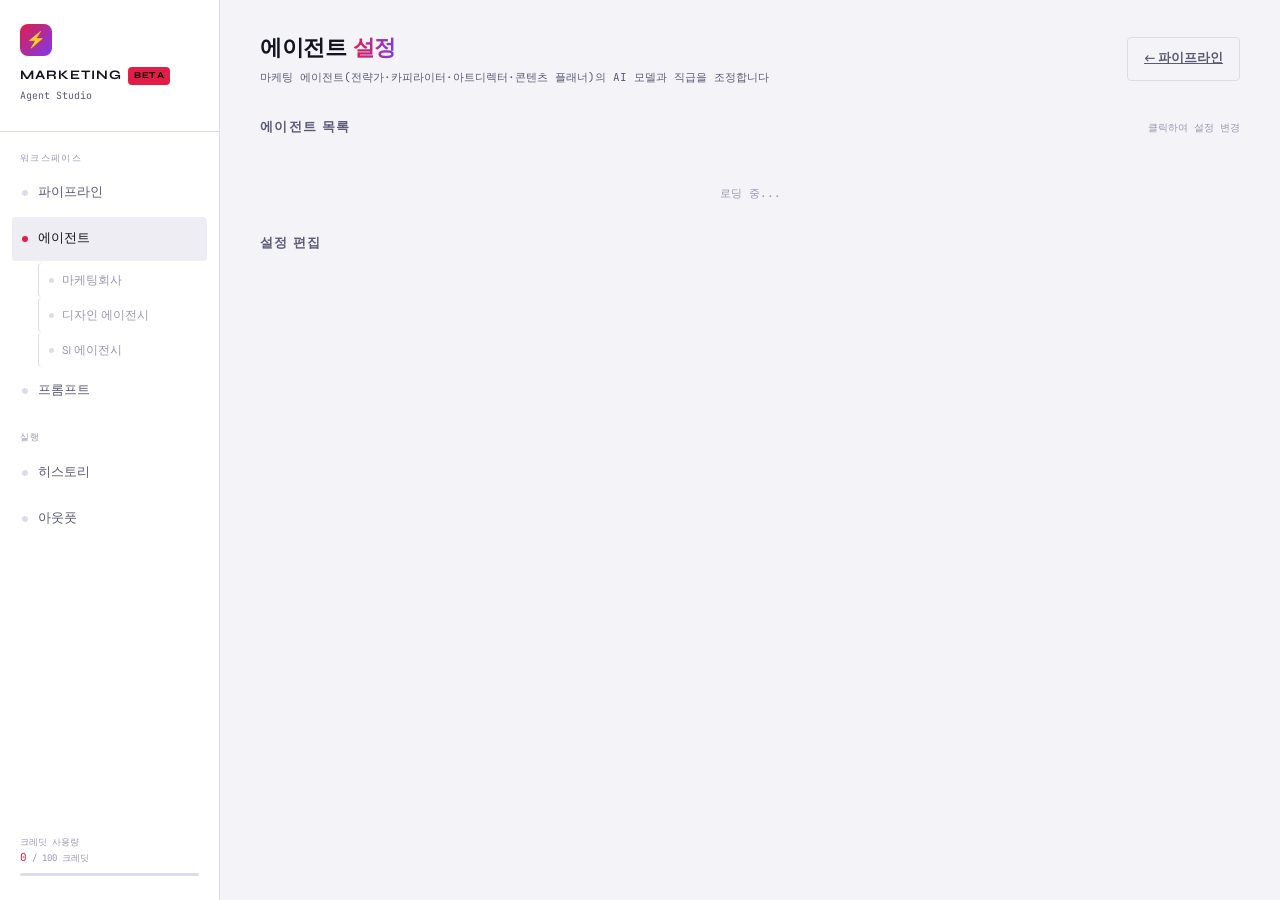
==== pages/agents.html @ d2c21dc4 "Feat: 에이전시 유형별 파이프라인 페이지 및 전역 컨텍스트 연결 - 마케팅회사·디자인 에이전시·SI 에이전시 3가지 유형 파이프라인 페이지 추가 - 각 에이전시별 포지션 구성 " ====
<!DOCTYPE html>
<html lang="ko">
<head>
  <meta charset="UTF-8">
  <meta name="viewport" content="width=device-width, initial-scale=1.0">
  <title>에이전트 설정 — Multi-Agent Studio</title>
  <link rel="stylesheet" href="../css/style.css">
  <link rel="stylesheet" href="../css/agents.css">
</head>
<body>

<!-- 모바일 햄버거 메뉴 -->
<button class="hamburger" id="hamburger-btn" aria-label="메뉴 열기">☰</button>

<!-- 사이드바 -->
<aside class="sidebar" id="sidebar" role="navigation" aria-label="주 내비게이션"></aside>

<main class="main" role="main">

  <!-- 페이지 헤더 -->
  <div class="page-header">
    <div>
      <h1 class="page-title">에이전트 <span>설정</span></h1>
      <p class="page-subtitle">마케팅 에이전트(전략가·카피라이터·아트디렉터·콘텐츠 플래너)의 AI 모델과 직급을 조정합니다</p>
    </div>
    <div class="header-actions">
      <a href="../index.html" class="btn btn-ghost">← 파이프라인</a>
    </div>
  </div>

  <!-- 에이전시 유형 선택 카드 (agents.js가 동적 생성) -->
  <div id="agency-selector"></div>

  <!-- 에이전트 설정 2열 레이아웃 -->
  <div class="agents-layout">

    <!-- 좌측: 에이전트 목록 -->
    <div>
      <div class="section-header">
        <h2 class="section-title">에이전트 목록</h2>
        <span style="font-family:var(--font-mono);font-size:10px;color:var(--text-dim)">
          클릭하여 설정 변경
        </span>
      </div>
      <!-- 에이전트 카드 목록 (agents.js가 동적 생성) -->
      <div id="agent-list" style="display:flex;flex-direction:column;gap:10px;" role="list" aria-label="에이전트 목록">
        <div style="text-align:center;padding:32px;color:var(--text-dim);font-family:var(--font-mono);font-size:11px;">
          로딩 중...
        </div>
      </div>
    </div>

    <!-- 우측: 편집 패널 (agents.js가 동적 생성) -->
    <div>
      <div class="section-header">
        <h2 class="section-title">설정 편집</h2>
      </div>
      <div class="edit-panel" id="edit-panel" role="region" aria-label="에이전트 설정 편집 패널">
        <!-- 초기에는 빈 패널 표시 -->
      </div>
    </div>

  </div>

</main>

<script src="../js/store.js"></script>
<script src="../js/app.js"></script>
<script src="../js/agents.js"></script>

</body>
</html>
---- css/style.css ----
/* ========================================
   공통 스타일 — Multi-Agent Studio
   CSS 변수, 사이드바, 공통 컴포넌트
   ======================================== */

@import url('https://fonts.googleapis.com/css2?family=JetBrains+Mono:wght@300;400;500;700&family=Syne:wght@400;600;700;800&display=swap');

/* ─── CSS 변수 ─── */
:root {
  /* ─── 라이트 테마 배경/표면 ─── */
  --bg: #f4f4f8;
  --surface: #ffffff;
  --surface2: #ededf3;
  --border: #dddde8;
  --border-bright: #c2c2d8;
  --text: #141420;
  --text-muted: #5a5a75;
  --text-dim: #9898b0;

  /* ─── 액센트 — 라이트 배경 명도비 확보 ─── */
  --accent-pm: #d4860a;
  --accent-dev: #16a34a;
  --accent-design: #7c3aed;
  --accent-qa: #2563eb;
  --accent-pipe: #e11d48;

  /* ─── 글로우 — 라이트 모드 opacity 낮춤 ─── */
  --glow-pm: rgba(212, 134, 10, 0.10);
  --glow-dev: rgba(22, 163, 74, 0.10);
  --glow-design: rgba(124, 58, 237, 0.10);
  --glow-qa: rgba(37, 99, 235, 0.10);

  --font-sans: 'Syne', sans-serif;
  --font-mono: 'JetBrains Mono', monospace;

  --sidebar-width: 220px;
  --radius-sm: 4px;
  --radius-md: 8px;
  --radius-lg: 12px;

  --transition-fast: 0.15s;
  --transition-mid: 0.25s;
}

/* ─── 리셋 & 기본 ─── */
*, *::before, *::after {
  margin: 0;
  padding: 0;
  box-sizing: border-box;
}

body {
  background: var(--bg);
  color: var(--text);
  font-family: var(--font-sans);
  min-height: 100vh;
  overflow-x: hidden;
  line-height: 1.5;
}

/* 노이즈 오버레이 */
body::before {
  content: '';
  position: fixed;
  inset: 0;
  background-image: url("data:image/svg+xml,%3Csvg viewBox='0 0 256 256' xmlns='http://www.w3.org/2000/svg'%3E%3Cfilter id='noise'%3E%3CfeTurbulence type='fractalNoise' baseFrequency='0.9' numOctaves='4' stitchTiles='stitch'/%3E%3C/filter%3E%3Crect width='100%25' height='100%25' filter='url(%23noise)' opacity='0.03'/%3E%3C/svg%3E");
  pointer-events: none;
  z-index: 999;
  opacity: 0; /* 라이트 모드에서 노이즈 오버레이 비활성화 */
}

/* ─── 사이드바 ─── */
.sidebar {
  position: fixed;
  left: 0;
  top: 0;
  bottom: 0;
  width: var(--sidebar-width);
  background: var(--surface);
  border-right: 1px solid var(--border);
  display: flex;
  flex-direction: column;
  padding: 24px 0;
  z-index: 100;
  transition: transform var(--transition-mid);
}

.logo {
  padding: 0 20px 28px;
  border-bottom: 1px solid var(--border);
  margin-bottom: 20px;
}

.logo-icon {
  width: 32px;
  height: 32px;
  background: linear-gradient(135deg, var(--accent-pipe), var(--accent-design));
  border-radius: var(--radius-md);
  display: flex;
  align-items: center;
  justify-content: center;
  font-size: 16px;
  margin-bottom: 10px;
}

.logo-text {
  font-size: 13px;
  font-weight: 700;
  letter-spacing: 0.08em;
  text-transform: uppercase;
  color: var(--text);
}

.logo-sub {
  font-family: var(--font-mono);
  font-size: 10px;
  color: var(--text-muted);
  margin-top: 2px;
}

.beta-badge {
  display: inline-block;
  background: var(--accent-pipe);
  color: #000;
  font-size: 9px;
  font-weight: 700;
  padding: 2px 6px;
  border-radius: var(--radius-sm);
  margin-left: 6px;
  vertical-align: middle;
  letter-spacing: 0.05em;
}

/* ─── 내비게이션 ─── */
.nav-section {
  padding: 0 12px;
  margin-bottom: 4px;
}

.nav-label {
  font-family: var(--font-mono);
  font-size: 9px;
  color: var(--text-dim);
  text-transform: uppercase;
  letter-spacing: 0.15em;
  padding: 0 8px;
  margin-bottom: 6px;
}

.nav-item {
  display: flex;
  align-items: center;
  gap: 10px;
  padding: 9px 10px;
  border-radius: var(--radius-sm);
  cursor: pointer;
  font-size: 13px;
  color: var(--text-muted);
  transition: all var(--transition-fast);
  margin-bottom: 2px;
  text-decoration: none;
  min-height: 44px; /* 터치 영역 최소 44px */
}

.nav-item:hover {
  background: var(--surface2);
  color: var(--text);
}

.nav-item.active {
  background: var(--surface2);
  color: var(--text);
}

.nav-dot {
  width: 6px;
  height: 6px;
  border-radius: 50%;
  flex-shrink: 0;
}

/* ─── 에이전시 유형 선택 카드 ─── */
.agency-selector-wrap {
  margin-bottom: 24px;
}

.agency-selector-label {
  font-family: var(--font-mono);
  font-size: 9px;
  color: var(--text-dim);
  text-transform: uppercase;
  letter-spacing: 0.15em;
  margin-bottom: 10px;
}

.agency-selector-grid {
  display: grid;
  grid-template-columns: repeat(auto-fill, minmax(200px, 1fr));
  gap: 8px;
}

.agency-select-card {
  display: flex;
  align-items: center;
  gap: 12px;
  padding: 12px 14px;
  border-radius: var(--radius-md);
  border: 1px solid var(--border);
  background: var(--surface);
  cursor: pointer;
  text-align: left;
  transition: all var(--transition-fast);
  font-family: var(--font-sans);
}

.agency-select-card:hover {
  border-color: var(--agency-color, var(--border-bright));
  background: var(--agency-glow, var(--surface2));
}

.agency-card-icon {
  font-size: 20px;
  flex-shrink: 0;
  line-height: 1;
}

.agency-card-body {
  flex: 1;
  min-width: 0;
}

.agency-card-label {
  font-size: 13px;
  font-weight: 700;
  margin-bottom: 2px;
}

.agency-card-desc {
  font-family: var(--font-mono);
  font-size: 9px;
  color: var(--text-dim);
  white-space: nowrap;
  overflow: hidden;
  text-overflow: ellipsis;
}

.agency-card-check {
  font-size: 11px;
  font-weight: 700;
  color: var(--agency-color, var(--text));
  flex-shrink: 0;
}

/* ─── 서브 내비게이션 (에이전시 유형 등) ─── */
.sub-nav-list {
  display: flex;
  flex-direction: column;
  gap: 1px;
  padding-left: 26px;
  margin-bottom: 2px;
}

.sub-nav-item {
  display: flex;
  align-items: center;
  gap: 8px;
  padding: 6px 10px;
  border-radius: var(--radius-sm);
  font-size: 12px;
  color: var(--text-dim);
  text-decoration: none;
  transition: all var(--transition-fast);
  min-height: 34px;
  border-left: 1px solid var(--border);
}

.sub-nav-item:hover {
  background: var(--surface2);
  color: var(--text-muted);
  border-left-color: var(--border-bright);
}

.sub-nav-item.active {
  color: var(--text);
  border-left-color: var(--border-bright);
  background: var(--surface2);
}

.sub-nav-dot {
  width: 5px;
  height: 5px;
  border-radius: 50%;
  flex-shrink: 0;
}

/* 사이드바 하단 토큰 잔여량 */
.sidebar-footer {
  margin-top: auto;
  padding: 0 20px;
}

.token-balance {
  font-family: var(--font-mono);
  font-size: 9px;
  color: var(--text-dim);
  line-height: 1.6;
}

.token-balance-value {
  color: var(--accent-design);
  font-size: 11px;
}

/* ─── 메인 영역 ─── */
.main {
  margin-left: var(--sidebar-width);
  padding: 32px 40px;
  min-height: 100vh;
}

/* ─── 페이지 헤더 ─── */
.page-header {
  display: flex;
  align-items: center;
  justify-content: space-between;
  margin-bottom: 32px;
}

.page-title {
  font-size: 22px;
  font-weight: 800;
  letter-spacing: -0.02em;
}

.page-title span {
  background: linear-gradient(90deg, var(--accent-pipe), var(--accent-design));
  -webkit-background-clip: text;
  -webkit-text-fill-color: transparent;
  background-clip: text;
}

.page-subtitle {
  font-family: var(--font-mono);
  font-size: 11px;
  color: var(--text-muted);
  margin-top: 4px;
}

.header-actions {
  display: flex;
  gap: 10px;
  align-items: center;
}

/* ─── 버튼 ─── */
.btn {
  padding: 8px 16px;
  border-radius: var(--radius-sm);
  font-family: var(--font-sans);
  font-size: 13px;
  font-weight: 600;
  cursor: pointer;
  border: none;
  transition: all var(--transition-fast);
  min-height: 44px; /* 터치 영역 */
  display: inline-flex;
  align-items: center;
  gap: 6px;
}

.btn-ghost {
  background: transparent;
  border: 1px solid var(--border);
  color: var(--text-muted);
}

.btn-ghost:hover {
  border-color: var(--border-bright);
  color: var(--text);
}

.btn-primary {
  background: var(--accent-pipe);
  color: #000;
  font-weight: 700;
}

.btn-primary:hover {
  opacity: 0.85;
}

.btn-sm {
  padding: 5px 12px;
  font-size: 11px;
  min-height: 32px;
}

/* ─── 배지 ─── */
.rank-badge {
  font-size: 9px;
  padding: 2px 7px;
  border-radius: var(--radius-sm);
  font-weight: 600;
  letter-spacing: 0.05em;
}

/* ─── 상태 도트 ─── */
.status-dot {
  width: 6px;
  height: 6px;
  border-radius: 50%;
}

.status-dot.pulse {
  animation: pulse 2s infinite;
}

/* ─── 카드 ─── */
.card {
  background: var(--surface);
  border: 1px solid var(--border);
  border-radius: var(--radius-lg);
  padding: 24px;
}

.card-header {
  display: flex;
  align-items: center;
  justify-content: space-between;
  margin-bottom: 20px;
}

.card-title {
  font-size: 14px;
  font-weight: 700;
  color: var(--text);
  letter-spacing: 0.02em;
}

.card-subtitle {
  font-family: var(--font-mono);
  font-size: 10px;
  color: var(--text-muted);
  margin-top: 2px;
}

/* ─── 실행 중 인디케이터 ─── */
.running-indicator {
  display: inline-flex;
  align-items: center;
  gap: 4px;
}

.running-dot {
  width: 4px;
  height: 4px;
  border-radius: 50%;
  background: var(--accent-pipe);
  animation: bounce 0.8s infinite;
}

.running-dot:nth-child(2) { animation-delay: 0.15s; }
.running-dot:nth-child(3) { animation-delay: 0.3s; }

/* ─── 섹션 헤더 ─── */
.section-header {
  display: flex;
  align-items: center;
  justify-content: space-between;
  margin-bottom: 16px;
}

.section-title {
  font-size: 13px;
  font-weight: 700;
  color: var(--text-muted);
  text-transform: uppercase;
  letter-spacing: 0.1em;
}

/* ─── 알림 배너 ─── */
.context-notice {
  display: flex;
  align-items: center;
  gap: 8px;
  padding: 10px 14px;
  background: rgba(124, 58, 237, 0.08);
  border: 1px solid rgba(124, 58, 237, 0.2);
  border-radius: var(--radius-sm);
  margin-bottom: 16px;
}

.context-icon { font-size: 12px; }

.context-text {
  font-family: var(--font-mono);
  font-size: 10px;
  color: var(--accent-design);
  opacity: 0.8;
}

/* ─── 햄버거 메뉴 (모바일) ─── */
.hamburger {
  display: none;
  position: fixed;
  top: 16px;
  left: 16px;
  z-index: 200;
  background: var(--surface);
  border: 1px solid var(--border);
  border-radius: var(--radius-sm);
  padding: 8px 10px;
  cursor: pointer;
  font-size: 16px;
  min-height: 44px;
  min-width: 44px;
  align-items: center;
  justify-content: center;
}

/* ─── 애니메이션 ─── */
@keyframes slideIn {
  from {
    opacity: 0;
    transform: translateY(12px);
  }
  to {
    opacity: 1;
    transform: translateY(0);
  }
}

@keyframes pulse {
  0%, 100% { opacity: 1; }
  50% { opacity: 0.4; }
}

@keyframes bounce {
  0%, 80%, 100% {
    transform: scale(0.6);
    opacity: 0.4;
  }
  40% {
    transform: scale(1);
    opacity: 1;
  }
}

@keyframes grow {
  from { width: 20%; }
  to { width: 45%; }
}

/* ─── 반응형: 모바일 768px 이하 ─── */
@media (max-width: 768px) {
  .sidebar {
    transform: translateX(-100%);
  }

  .sidebar.open {
    transform: translateX(0);
  }

  .main {
    margin-left: 0;
    padding: 72px 16px 24px;
  }

  .hamburger {
    display: flex;
  }

  .page-header {
    flex-direction: column;
    align-items: flex-start;
    gap: 12px;
  }
}
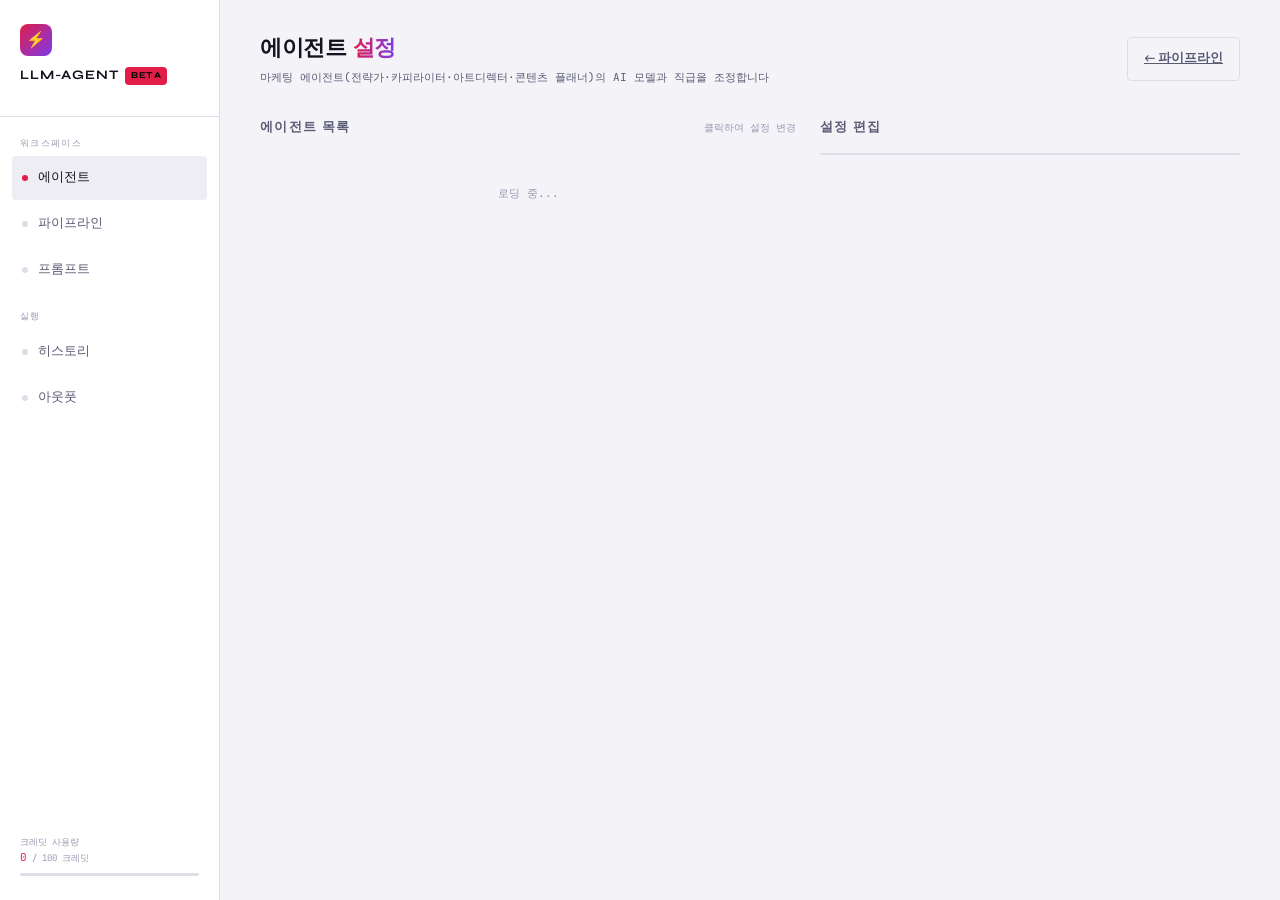
==== commit 865f70fb: "Rename: 프로젝트명 Multi-Agent → llm-agent 로 변경 Co-Authored-By: Claude Sonnet 4.6 <noreply@anthropic.com>" ====
--- a/pages/agents.html
+++ b/pages/agents.html
@@ -3,7 +3,7 @@
 <head>
   <meta charset="UTF-8">
   <meta name="viewport" content="width=device-width, initial-scale=1.0">
-  <title>에이전트 설정 — Multi-Agent Studio</title>
+  <title>에이전트 설정 — llm-agent </title>
   <link rel="stylesheet" href="../css/style.css">
   <link rel="stylesheet" href="../css/agents.css">
 </head>
--- a/css/style.css
+++ b/css/style.css
@@ -1,5 +1,5 @@
 /* ========================================
-   공통 스타일 — Multi-Agent Studio
+   공통 스타일 — llm-agent
    CSS 변수, 사이드바, 공통 컴포넌트
    ======================================== */
 
--- a/css/agents.css
+++ b/css/agents.css
@@ -0,0 +1,552 @@
+/* ========================================
+   Agents CSS — 에이전트 설정 페이지 전용
+   카드 목록 + 우측 슬라이드인 편집 패널
+   Provider/Model/직급/System Prompt/API Key
+   ======================================== */
+
+/* ─── 에이전트 목록 페이지 레이아웃 ─── */
+.agents-layout {
+  display: grid;
+  grid-template-columns: 1fr 420px;
+  gap: 24px;
+  align-items: start;
+}
+
+/* ─── 에이전트 설정 카드 ─── */
+.agent-setting-card {
+  background: var(--surface);
+  border: 1px solid var(--border);
+  border-radius: var(--radius-lg);
+  padding: 20px;
+  cursor: pointer;
+  transition: all var(--transition-mid);
+  position: relative;
+  overflow: hidden;
+  animation: slideIn 0.4s ease both;
+  display: flex;
+  align-items: center;
+  gap: 16px;
+}
+
+.agent-setting-card::before {
+  content: '';
+  position: absolute;
+  top: 0;
+  left: 0;
+  bottom: 0;
+  width: 3px;
+}
+
+.agent-setting-card.pm::before     { background: var(--accent-pm); }
+.agent-setting-card.dev::before    { background: var(--accent-dev); }
+.agent-setting-card.design::before { background: var(--accent-design); }
+.agent-setting-card.qa::before     { background: var(--accent-qa); }
+
+.agent-setting-card:hover {
+  border-color: var(--border-bright);
+  background: var(--surface2);
+}
+
+.agent-setting-card.selected {
+  border-color: var(--border-bright);
+  background: var(--surface2);
+}
+
+.agent-setting-card:nth-child(1) { animation-delay: 0.05s; }
+.agent-setting-card:nth-child(2) { animation-delay: 0.1s; }
+.agent-setting-card:nth-child(3) { animation-delay: 0.15s; }
+.agent-setting-card:nth-child(4) { animation-delay: 0.2s; }
+
+.setting-card-icon {
+  width: 44px;
+  height: 44px;
+  border-radius: var(--radius-md);
+  display: flex;
+  align-items: center;
+  justify-content: center;
+  font-size: 20px;
+  flex-shrink: 0;
+}
+
+.setting-card-info { flex: 1; min-width: 0; }
+
+.setting-card-name {
+  font-size: 14px;
+  font-weight: 700;
+  display: flex;
+  align-items: center;
+  gap: 8px;
+  margin-bottom: 4px;
+}
+
+.setting-card-desc {
+  font-family: var(--font-mono);
+  font-size: 10px;
+  color: var(--text-muted);
+}
+
+.setting-card-meta {
+  display: flex;
+  flex-direction: column;
+  align-items: flex-end;
+  gap: 5px;
+  flex-shrink: 0;
+  max-width: 140px;
+  text-align: right;
+}
+
+.setting-card-model {
+  font-family: var(--font-mono);
+  font-size: 10px;
+  padding: 3px 8px;
+  border-radius: var(--radius-sm);
+  background: var(--surface);
+  border: 1px solid var(--border);
+  color: var(--text-muted);
+  white-space: nowrap;
+  overflow: hidden;
+  text-overflow: ellipsis;
+  max-width: 140px;
+}
+
+.setting-card-multiplier {
+  font-family: var(--font-mono);
+  font-size: 9px;
+  color: var(--text-dim);
+}
+
+/* ─── 편집 패널 ─── */
+.edit-panel {
+  background: var(--surface);
+  border: 1px solid var(--border);
+  border-radius: var(--radius-lg);
+  overflow: hidden;
+  position: sticky;
+  top: 32px;
+  animation: slideIn 0.3s ease both;
+  /* 높이가 길어지면 스크롤 */
+  max-height: calc(100vh - 80px);
+  display: flex;
+  flex-direction: column;
+}
+
+.edit-panel-header {
+  padding: 18px 22px;
+  border-bottom: 1px solid var(--border);
+  display: flex;
+  align-items: center;
+  justify-content: space-between;
+  flex-shrink: 0;
+}
+
+.edit-panel-title {
+  font-size: 14px;
+  font-weight: 700;
+}
+
+.edit-panel-agent-label {
+  font-family: var(--font-mono);
+  font-size: 10px;
+  color: var(--text-muted);
+  margin-top: 2px;
+}
+
+/* 패널 바디는 스크롤 가능 */
+.edit-panel-body {
+  padding: 0;
+  display: flex;
+  flex-direction: column;
+  overflow-y: auto;
+  flex: 1;
+  /* 스크롤바 스타일 */
+  scrollbar-width: thin;
+  scrollbar-color: var(--border) transparent;
+}
+
+.edit-panel-body::-webkit-scrollbar { width: 4px; }
+.edit-panel-body::-webkit-scrollbar-track { background: transparent; }
+.edit-panel-body::-webkit-scrollbar-thumb { background: var(--border); border-radius: 2px; }
+
+/* ─── 패널 섹션 구분 ─── */
+.panel-section {
+  padding: 18px 22px;
+  display: flex;
+  flex-direction: column;
+  gap: 14px;
+  border-bottom: 1px solid var(--border);
+}
+
+.panel-section:last-of-type {
+  border-bottom: none;
+}
+
+.panel-section-title {
+  font-family: var(--font-mono);
+  font-size: 9px;
+  color: var(--text-dim);
+  text-transform: uppercase;
+  letter-spacing: 0.15em;
+  display: flex;
+  align-items: center;
+  gap: 8px;
+}
+
+/* ─── 폼 요소 ─── */
+.form-group {
+  display: flex;
+  flex-direction: column;
+  gap: 7px;
+}
+
+.form-label-row {
+  display: flex;
+  align-items: center;
+  justify-content: space-between;
+}
+
+.form-label {
+  font-family: var(--font-mono);
+  font-size: 10px;
+  color: var(--text-muted);
+  text-transform: uppercase;
+  letter-spacing: 0.08em;
+}
+
+.form-token-count {
+  font-family: var(--font-mono);
+  font-size: 9px;
+  color: var(--accent-design);
+}
+
+/* ─── Provider 툴팁 ─── */
+.tooltip-wrap {
+  position: relative;
+  display: inline-flex;
+  align-items: center;
+}
+
+.tooltip-icon {
+  width: 14px;
+  height: 14px;
+  border-radius: 50%;
+  background: var(--surface2);
+  border: 1px solid var(--border);
+  color: var(--text-dim);
+  font-size: 9px;
+  font-family: var(--font-mono);
+  cursor: pointer;
+  display: inline-flex;
+  align-items: center;
+  justify-content: center;
+  transition: border-color var(--transition-fast), color var(--transition-fast);
+}
+.tooltip-icon:hover,
+.tooltip-icon:focus {
+  border-color: var(--border-bright);
+  color: var(--text);
+  outline: none;
+}
+
+/* .tooltip-popup은 JS가 body에 마운트해 fixed 위치로 제어 */
+.tooltip-popup {
+  display: none;
+}
+
+/* 전역 툴팁 오버레이 */
+#tt-overlay {
+  position: fixed;
+  width: 260px;
+  background: var(--surface);
+  border: 1px solid var(--border);
+  border-radius: var(--radius-md);
+  box-shadow: 0 8px 24px rgba(0, 0, 0, 0.18);
+  padding: 12px;
+  z-index: 99999;
+  pointer-events: none;
+  opacity: 0;
+  transition: opacity 0.1s ease;
+}
+#tt-overlay.visible {
+  opacity: 1;
+}
+
+.tt-header {
+  font-size: 9px;
+  color: var(--text-dim);
+  text-transform: uppercase;
+  letter-spacing: 0.1em;
+  margin-bottom: 10px;
+  font-family: var(--font-mono);
+}
+.tt-provider {
+  margin-bottom: 10px;
+}
+.tt-provider:last-child {
+  margin-bottom: 0;
+}
+.tt-provider-name {
+  font-size: 11px;
+  font-weight: 600;
+  color: var(--text);
+  margin-bottom: 4px;
+}
+.tt-model-row {
+  display: flex;
+  justify-content: space-between;
+  align-items: baseline;
+  padding: 2px 0 2px 8px;
+}
+.tt-model-label {
+  font-size: 10px;
+  font-family: var(--font-mono);
+  color: var(--text-muted);
+}
+.tt-model-desc {
+  font-size: 9px;
+  color: var(--text-dim);
+}
+.tt-rank-intro {
+  font-size: 9px;
+  color: var(--text-dim);
+  line-height: 1.5;
+  margin-bottom: 10px;
+  padding-bottom: 8px;
+  border-bottom: 1px solid var(--border);
+}
+.tt-rank-desc {
+  font-size: 9px;
+  color: var(--text-dim);
+  padding: 0 0 6px 4px;
+  line-height: 1.4;
+}
+
+.form-select,
+.form-input {
+  background: var(--surface2);
+  border: 1px solid var(--border);
+  border-radius: var(--radius-sm);
+  padding: 10px 12px;
+  color: var(--text);
+  font-family: var(--font-mono);
+  font-size: 12px;
+  outline: none;
+  transition: border-color var(--transition-fast);
+  width: 100%;
+  min-height: 44px;
+}
+
+.form-select:focus,
+.form-input:focus {
+  border-color: var(--border-bright);
+}
+
+.form-select option {
+  background: var(--surface2);
+  color: var(--text);
+}
+
+/* ─── System Prompt textarea ─── */
+.form-textarea {
+  background: var(--surface2);
+  border: 1px solid var(--border);
+  border-radius: var(--radius-sm);
+  padding: 10px 12px;
+  color: var(--text);
+  font-family: var(--font-mono);
+  font-size: 11px;
+  line-height: 1.7;
+  outline: none;
+  transition: border-color var(--transition-fast);
+  width: 100%;
+  resize: vertical;
+  min-height: 140px;
+}
+
+.form-textarea:focus {
+  border-color: var(--border-bright);
+}
+
+.form-textarea::placeholder {
+  color: var(--text-dim);
+}
+
+/* ─── API Key 입력 (show/hide 버튼 내장) ─── */
+.api-key-wrap {
+  position: relative;
+  display: flex;
+  align-items: center;
+}
+
+.api-key-input {
+  padding-right: 48px; /* 토글 버튼 공간 확보 */
+}
+
+.api-key-toggle {
+  position: absolute;
+  right: 10px;
+  background: none;
+  border: none;
+  cursor: pointer;
+  font-size: 14px;
+  color: var(--text-muted);
+  padding: 4px;
+  transition: color var(--transition-fast);
+  line-height: 1;
+}
+
+.api-key-toggle:hover { color: var(--text); }
+
+/* ─── 힌트 텍스트 ─── */
+.form-hint {
+  font-family: var(--font-mono);
+  font-size: 9px;
+  color: var(--text-dim);
+  line-height: 1.5;
+  padding: 0 2px;
+}
+
+.form-hint-warn {
+  color: rgba(251, 113, 133, 0.7);
+}
+
+/* ─── 직급 토큰 제한 뱃지 카드 ─── */
+.rank-token-card {
+  background: var(--surface2);
+  border: 1px solid var(--border);
+  border-radius: var(--radius-sm);
+  padding: 10px 12px;
+}
+
+.rank-token-top {
+  display: flex;
+  align-items: center;
+  gap: 8px;
+  margin-bottom: 8px;
+}
+
+.rank-token-icon { font-size: 14px; }
+
+.rank-token-label {
+  font-family: var(--font-mono);
+  font-size: 11px;
+  font-weight: 600;
+  color: var(--text);
+  flex: 1;
+}
+
+.rank-token-limit {
+  font-family: var(--font-mono);
+  font-size: 10px;
+  font-weight: 700;
+}
+
+.rank-token-bar {
+  height: 3px;
+  background: var(--border);
+  border-radius: 2px;
+  overflow: hidden;
+}
+
+.rank-token-fill {
+  height: 100%;
+  border-radius: 2px;
+  transition: width 0.4s ease;
+}
+
+/* ─── optional 라벨 ─── */
+.optional-label {
+  font-family: var(--font-mono);
+  font-size: 8px;
+  color: var(--text-dim);
+  background: var(--surface2);
+  border: 1px solid var(--border);
+  border-radius: var(--radius-sm);
+  padding: 1px 5px;
+  text-transform: none;
+  letter-spacing: 0;
+  vertical-align: middle;
+}
+
+/* ─── 저장 버튼 ─── */
+.save-btn {
+  margin: 18px 22px;
+  padding: 12px;
+  background: var(--accent-pipe);
+  color: #000;
+  border: none;
+  border-radius: var(--radius-sm);
+  font-family: var(--font-sans);
+  font-size: 13px;
+  font-weight: 700;
+  cursor: pointer;
+  transition: opacity var(--transition-fast);
+  min-height: 44px;
+  flex-shrink: 0;
+}
+
+.save-btn:hover { opacity: 0.85; }
+
+/* ─── 토스트 ─── */
+.toast {
+  position: fixed;
+  bottom: 24px;
+  right: 24px;
+  background: var(--surface2);
+  border: 1px solid var(--accent-dev);
+  border-radius: var(--radius-sm);
+  padding: 12px 20px;
+  font-family: var(--font-mono);
+  font-size: 12px;
+  color: var(--accent-dev);
+  z-index: 500;
+  animation: slideIn 0.3s ease;
+  pointer-events: none;
+}
+
+.toast.fade-out {
+  animation: none;
+  opacity: 0;
+  transition: opacity 0.3s;
+}
+
+/* ─── 빈 패널 ─── */
+.empty-panel {
+  display: flex;
+  flex-direction: column;
+  align-items: center;
+  justify-content: center;
+  padding: 64px 24px;
+  text-align: center;
+  color: var(--text-dim);
+  flex: 1;
+}
+
+.empty-panel-icon {
+  font-size: 32px;
+  margin-bottom: 12px;
+  opacity: 0.5;
+}
+
+.empty-panel-text {
+  font-family: var(--font-mono);
+  font-size: 11px;
+  line-height: 1.6;
+}
+
+/* ─── 반응형 ─── */
+@media (max-width: 1100px) {
+  .agents-layout {
+    grid-template-columns: 1fr 360px;
+  }
+}
+
+@media (max-width: 1000px) {
+  .agents-layout {
+    grid-template-columns: 1fr;
+  }
+
+  .edit-panel {
+    position: static;
+    max-height: none;
+  }
+}
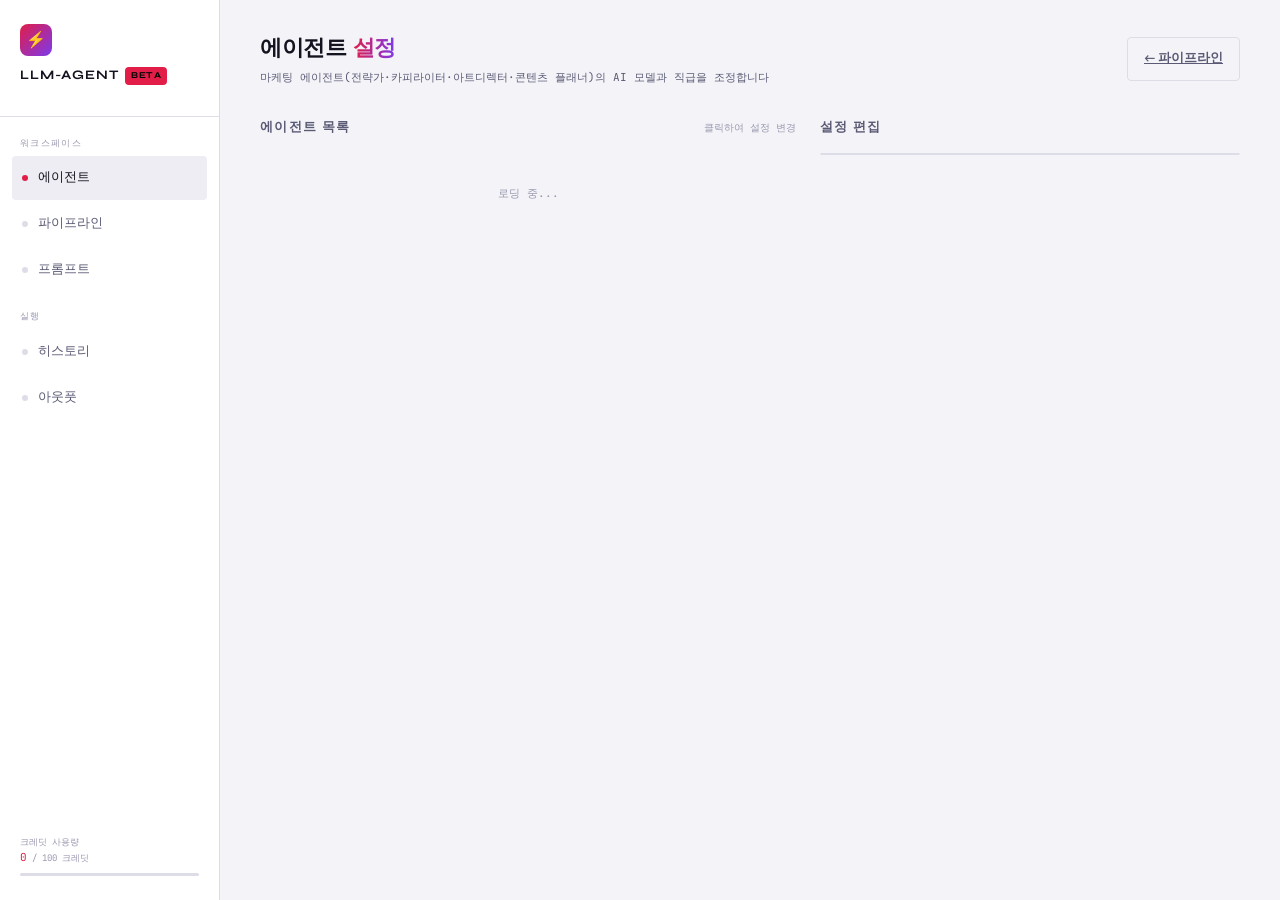
==== commit ca09e5bc: "Rename: 모든 페이지 타이틀을 'llm agent'로 통일 - 멀티 에이전트, llm-agent 등 혼용된 명칭을 'llm agent'로 일관성 있게 수정 - 대상: inde" ====
--- a/pages/agents.html
+++ b/pages/agents.html
@@ -3,7 +3,7 @@
 <head>
   <meta charset="UTF-8">
   <meta name="viewport" content="width=device-width, initial-scale=1.0">
-  <title>에이전트 설정 — llm-agent </title>
+  <title>에이전트 설정 — llm agent </title>
   <link rel="stylesheet" href="../css/style.css">
   <link rel="stylesheet" href="../css/agents.css">
 </head>
